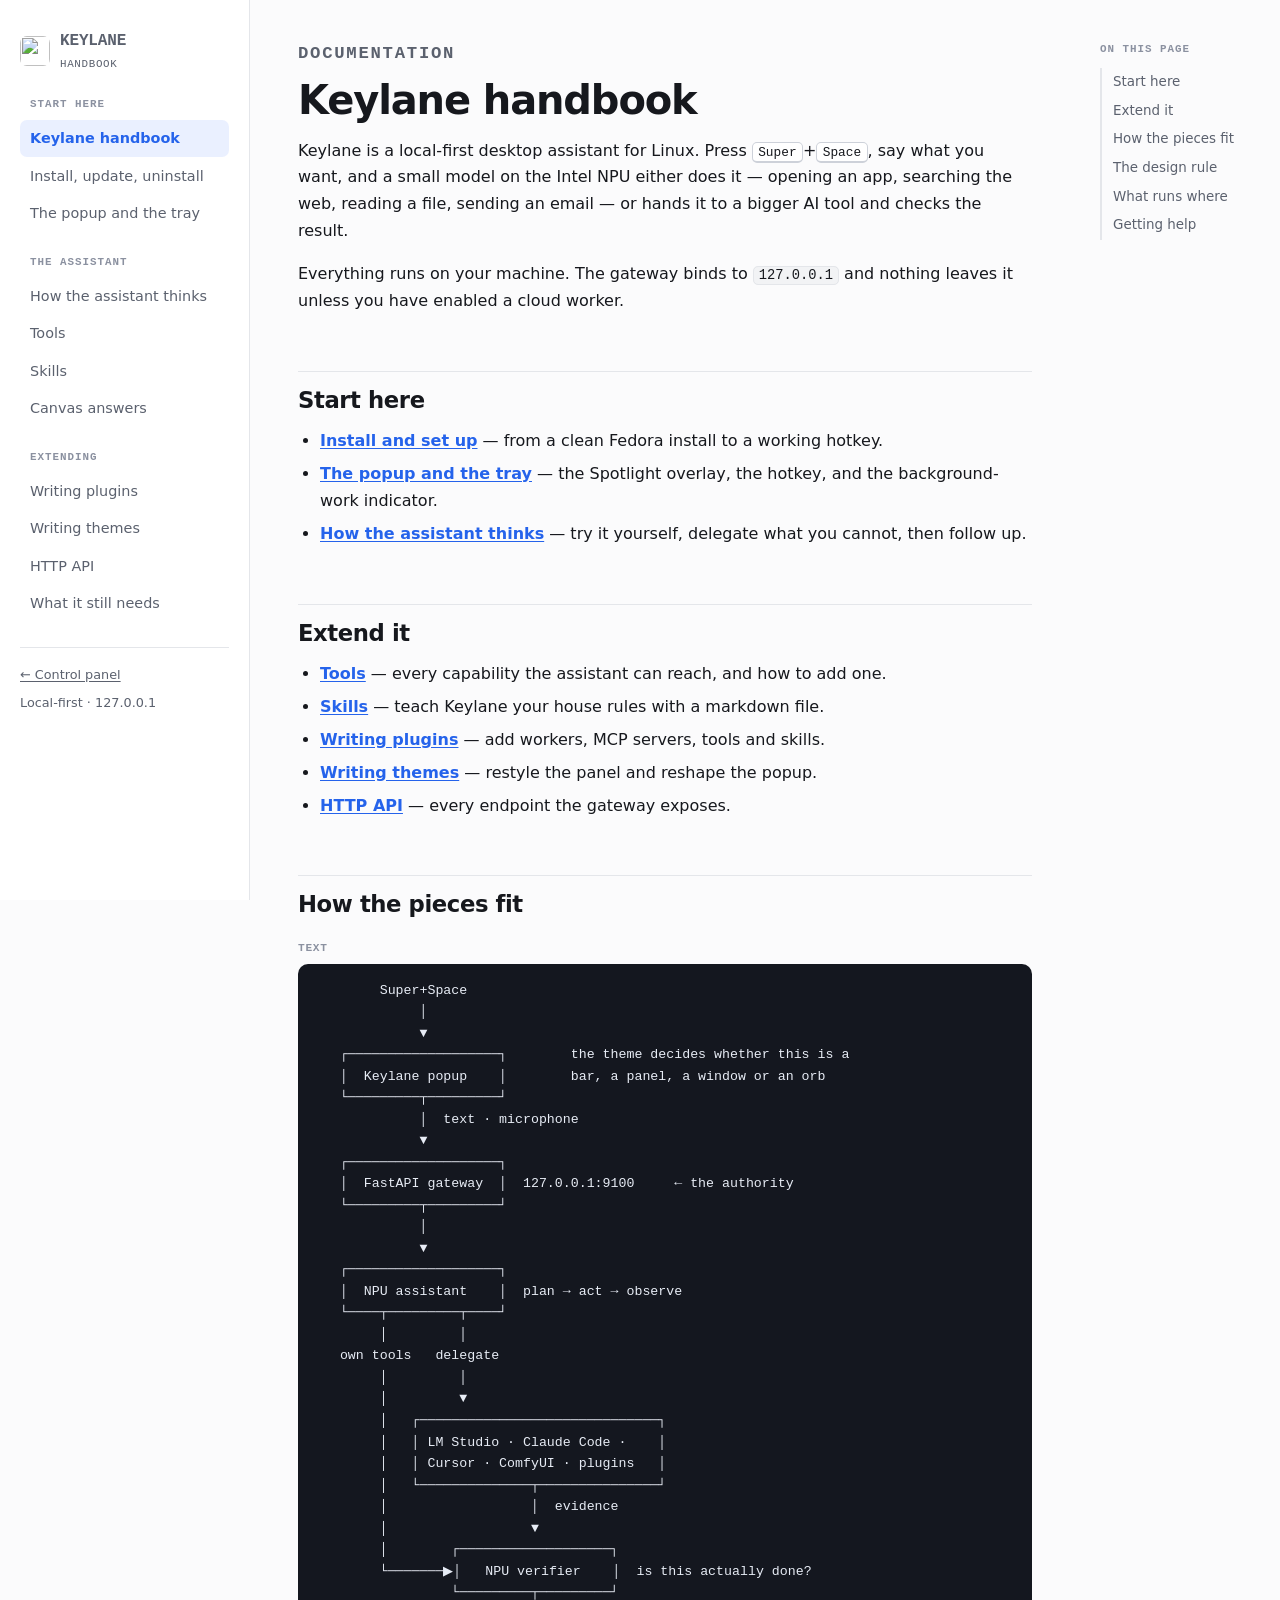
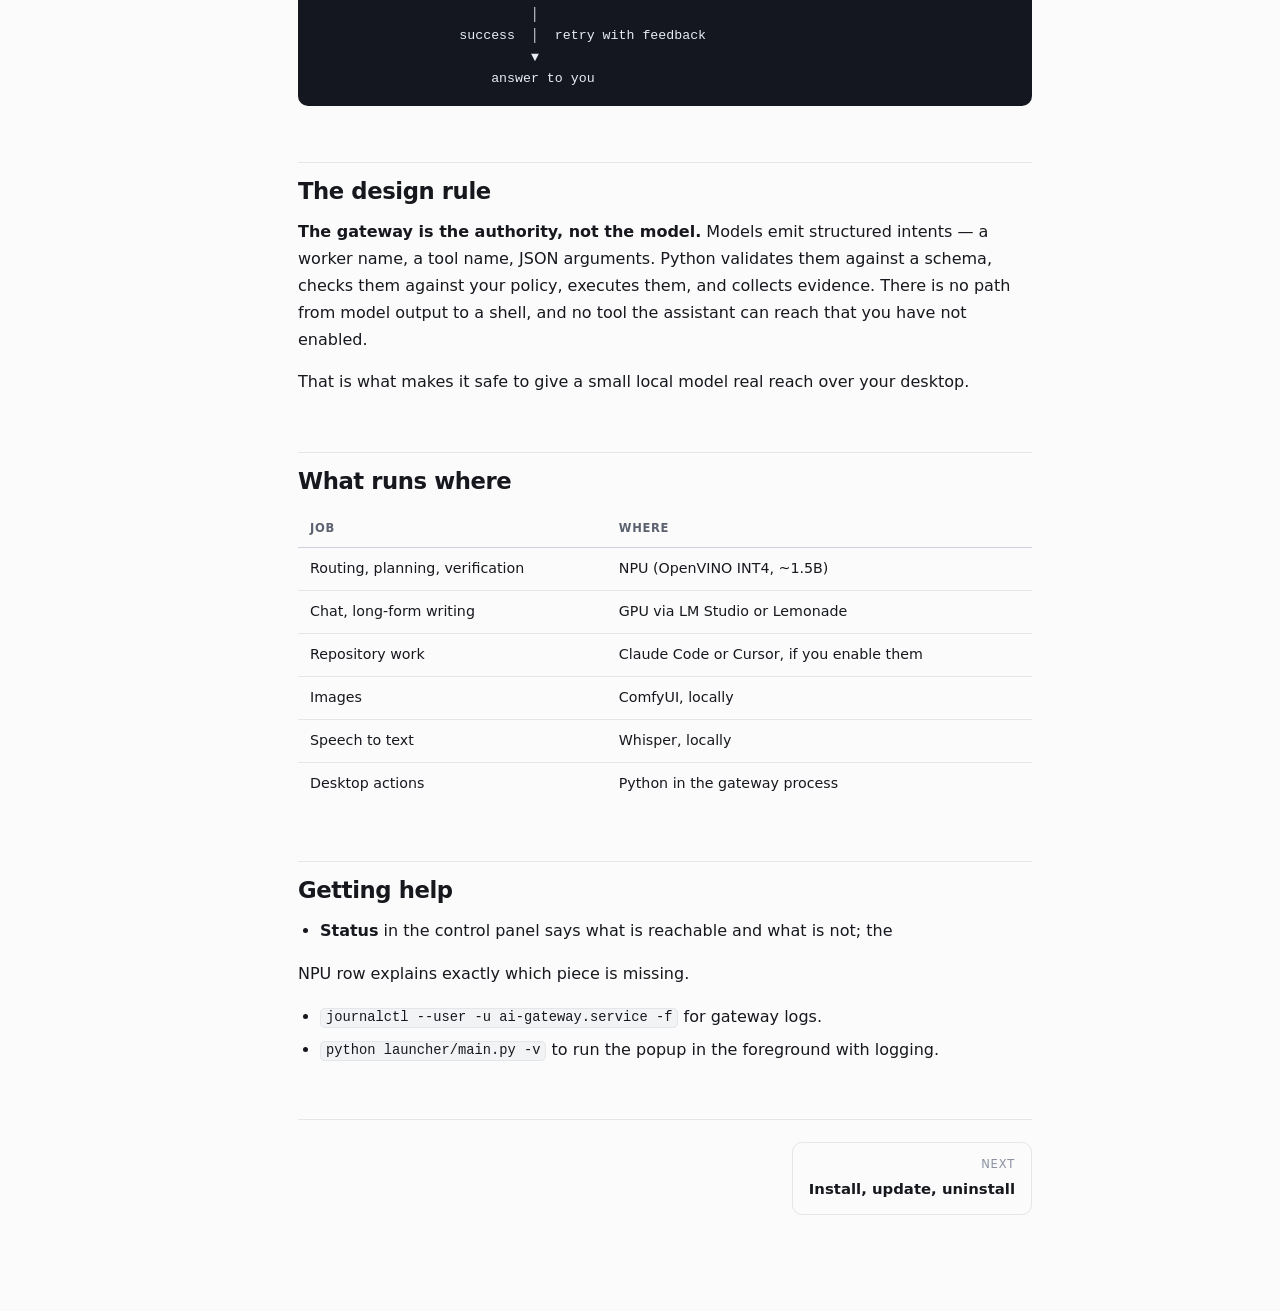
==== web/docs/index.html @ a155b7fb "Assistant with tools, canvas answers, plugin catalog, and a Spotlight popup Turns Keylane from a rou" ====
<!doctype html>
<html lang="en">
<head>
  <meta charset="utf-8" />
  <meta name="viewport" content="width=device-width, initial-scale=1" />
  <title>Keylane handbook · Keylane docs</title>
  <meta name="description" content="What Keylane is and where to go next." />
  <link rel="icon" type="image/png" href="/assets/favicon.png" />
  <link rel="stylesheet" href="assets/docs.css" />
</head>
<body>
  <div class="docs">
    <aside class="sidebar">
      <a class="docs-brand" href="index.html">
        <img src="/assets/logo.svg" width="30" height="30" alt="" />
        <span>
          <strong>Keylane</strong>
          <span>Handbook</span>
        </span>
      </a>
      <nav class="side-nav" aria-label="Documentation"><div><p class="side-group-title">Start here</p><div class="side-links"><a href="index.html" aria-current="page">Keylane handbook</a><a href="install.html">Install, update, uninstall</a><a href="popup.html">The popup and the tray</a></div></div><div><p class="side-group-title">The assistant</p><div class="side-links"><a href="assistant.html">How the assistant thinks</a><a href="tools.html">Tools</a><a href="skills.html">Skills</a><a href="canvas.html">Canvas answers</a></div></div><div><p class="side-group-title">Extending</p><div class="side-links"><a href="plugins.html">Writing plugins</a><a href="themes.html">Writing themes</a><a href="api.html">HTTP API</a><a href="roadmap.html">What it still needs</a></div></div></nav>
      <div class="side-foot">
        <a href="/">← Control panel</a>
        <span>Local-first · 127.0.0.1</span>
      </div>
    </aside>

    <main class="content">
      <article class="article">
        <p class="eyebrow">Documentation</p>
        <h1>Keylane handbook</h1>
<p>Keylane is a local-first desktop assistant for Linux. Press <kbd>Super</kbd>+<kbd>Space</kbd>, say what you want, and a small model on the Intel NPU either does it — opening an app, searching the web, reading a file, sending an email — or hands it to a bigger AI tool and checks the result.</p>
<p>Everything runs on your machine. The gateway binds to <code>127.0.0.1</code> and nothing leaves it unless you have enabled a cloud worker.</p>
<h2>Start here</h2>
<ul>
<li><strong><a href="install.html">Install and set up</a></strong> — from a clean Fedora install to a working hotkey.</li>
<li><strong><a href="popup.html">The popup and the tray</a></strong> — the Spotlight overlay, the hotkey, and the background-work indicator.</li>
<li><strong><a href="assistant.html">How the assistant thinks</a></strong> — try it yourself, delegate what you cannot, then follow up.</li>
</ul>
<h2>Extend it</h2>
<ul>
<li><strong><a href="tools.html">Tools</a></strong> — every capability the assistant can reach, and how to add one.</li>
<li><strong><a href="skills.html">Skills</a></strong> — teach Keylane your house rules with a markdown file.</li>
<li><strong><a href="plugins.html">Writing plugins</a></strong> — add workers, MCP servers, tools and skills.</li>
<li><strong><a href="themes.html">Writing themes</a></strong> — restyle the panel and reshape the popup.</li>
<li><strong><a href="api.html">HTTP API</a></strong> — every endpoint the gateway exposes.</li>
</ul>
<h2>How the pieces fit</h2>
<span class="code-label">text</span><pre><code>        Super+Space
             │
             ▼
   ┌───────────────────┐        the theme decides whether this is a
   │  Keylane popup    │        bar, a panel, a window or an orb
   └─────────┬─────────┘
             │  text · microphone
             ▼
   ┌───────────────────┐
   │  FastAPI gateway  │  127.0.0.1:9100     ← the authority
   └─────────┬─────────┘
             │
             ▼
   ┌───────────────────┐
   │  NPU assistant    │  plan → act → observe
   └────┬─────────┬────┘
        │         │
   own tools   delegate
        │         │
        │         ▼
        │   ┌──────────────────────────────┐
        │   │ LM Studio · Claude Code ·    │
        │   │ Cursor · ComfyUI · plugins   │
        │   └──────────────┬───────────────┘
        │                  │  evidence
        │                  ▼
        │        ┌───────────────────┐
        └───────▶│   NPU verifier    │  is this actually done?
                 └─────────┬─────────┘
                           │
                  success  │  retry with feedback
                           ▼
                      answer to you</code></pre>
<h2>The design rule</h2>
<p><strong>The gateway is the authority, not the model.</strong> Models emit structured intents — a worker name, a tool name, JSON arguments. Python validates them against a schema, checks them against your policy, executes them, and collects evidence. There is no path from model output to a shell, and no tool the assistant can reach that you have not enabled.</p>
<p>That is what makes it safe to give a small local model real reach over your desktop.</p>
<h2>What runs where</h2>
<div class="table-wrap"><table><thead><tr><th>Job</th><th>Where</th></tr></thead><tbody><tr><td>Routing, planning, verification</td><td>NPU (OpenVINO INT4, ~1.5B)</td></tr><tr><td>Chat, long-form writing</td><td>GPU via LM Studio or Lemonade</td></tr><tr><td>Repository work</td><td>Claude Code or Cursor, if you enable them</td></tr><tr><td>Images</td><td>ComfyUI, locally</td></tr><tr><td>Speech to text</td><td>Whisper, locally</td></tr><tr><td>Desktop actions</td><td>Python in the gateway process</td></tr></tbody></table></div>
<h2>Getting help</h2>
<ul>
<li><strong>Status</strong> in the control panel says what is reachable and what is not; the</li>
</ul>
<p>NPU row explains exactly which piece is missing.</p>
<ul>
<li><code>journalctl --user -u ai-gateway.service -f</code> for gateway logs.</li>
<li><code>python launcher/main.py -v</code> to run the popup in the foreground with logging.</li>
</ul>
        <nav class="page-nav"><a class="next" href="install.html"><span class="dir">Next</span><span class="name">Install, update, uninstall</span></a></nav>
      </article>
    </main>

    <aside class="toc" aria-label="On this page"></aside>
  </div>
  <script src="assets/docs.js"></script>
</body>
</html>
---- web/docs/assets/docs.css ----
/* ==========================================================================
   Keylane handbook
   --------------------------------------------------------------------------
   Reading-first documentation: one measured column, a persistent section index,
   and code blocks that carry their weight. Independent of the control panel's
   theme system — docs should look the same whichever Keylane theme is active.
   ========================================================================== */

:root {
  --bg: #fbfbfc;
  --surface: #ffffff;
  --sunken: #f2f3f5;
  --text: #16181d;
  --muted: #5b616e;
  --faint: #8b91a0;
  --accent: #2563eb;
  --accent-soft: #eaf0ff;
  --border: #e4e6ea;
  --border-strong: #cdd1d9;
  --ok: #15803d;
  --ok-soft: #e8f6ed;
  --warn: #b45309;
  --warn-soft: #fdf3e3;
  --danger: #c62828;
  --danger-soft: #fdeded;
  --code-bg: #14171f;
  --code-text: #e7ecf5;

  --font: "Inter", ui-sans-serif, system-ui, -apple-system, "Segoe UI", Roboto,
    "Helvetica Neue", Arial, sans-serif;
  --mono: "JetBrains Mono", ui-monospace, SFMono-Regular, "SF Mono", Menlo,
    Consolas, "Liberation Mono", monospace;

  --measure: 74ch;
  --sidebar: 250px;
  --toc: 200px;
  --radius: 10px;
}

@media (prefers-color-scheme: dark) {
  :root {
    --bg: #0e1014;
    --surface: #14171d;
    --sunken: #1a1e26;
    --text: #e8ecf3;
    --muted: #98a0af;
    --faint: #6c7484;
    --accent: #6da2ff;
    --accent-soft: #16233c;
    --border: #232833;
    --border-strong: #333a48;
    --ok: #4ade80;
    --ok-soft: #12241a;
    --warn: #fbbf24;
    --warn-soft: #2a2113;
    --danger: #f87171;
    --danger-soft: #2a1618;
    --code-bg: #0a0c11;
  }
}

*,
*::before,
*::after { box-sizing: border-box; }

html {
  color-scheme: light dark;
  scroll-behavior: smooth;
  scroll-padding-top: 24px;
}

@media (prefers-reduced-motion: reduce) {
  html { scroll-behavior: auto; }
  *, *::before, *::after {
    animation-duration: 0.01ms !important;
    transition-duration: 0.01ms !important;
  }
}

body {
  margin: 0;
  background: var(--bg);
  color: var(--text);
  font-family: var(--font);
  font-size: 16px;
  line-height: 1.68;
  -webkit-font-smoothing: antialiased;
}

/* ---------------------------------------------------------------- layout -- */

.docs {
  display: grid;
  grid-template-columns: var(--sidebar) minmax(0, 1fr) var(--toc);
  gap: 0;
  min-height: 100vh;
  max-width: 1400px;
  margin: 0 auto;
}

.sidebar {
  position: sticky;
  top: 0;
  height: 100vh;
  overflow-y: auto;
  padding: 28px 20px;
  border-right: 1px solid var(--border);
  background: var(--surface);
}

.content {
  min-width: 0;
  padding: 40px 48px 96px;
}

.article { max-width: var(--measure); }

.toc {
  position: sticky;
  top: 0;
  height: 100vh;
  overflow-y: auto;
  padding: 40px 20px;
  font-size: 0.84rem;
}

/* --------------------------------------------------------------- sidebar -- */

.docs-brand {
  display: flex;
  align-items: center;
  gap: 10px;
  margin-bottom: 22px;
  text-decoration: none;
  color: inherit;
}

.docs-brand img { border-radius: 7px; }
.docs-brand strong { display: block; font-size: 1rem; letter-spacing: -0.01em; }
.docs-brand span {
  display: block;
  font-family: var(--mono);
  font-size: 0.68rem;
  color: var(--muted);
  letter-spacing: 0.06em;
  text-transform: uppercase;
}

.side-nav { display: flex; flex-direction: column; gap: 22px; }

.side-group-title {
  font-family: var(--mono);
  font-size: 0.68rem;
  font-weight: 600;
  letter-spacing: 0.09em;
  text-transform: uppercase;
  color: var(--faint);
  margin: 0 0 7px 10px;
}

.side-links { display: flex; flex-direction: column; gap: 1px; }

.side-links a {
  display: block;
  padding: 6px 10px;
  border-radius: 7px;
  color: var(--muted);
  text-decoration: none;
  font-size: 0.9rem;
  transition: background 150ms ease, color 150ms ease;
}

.side-links a:hover { background: var(--sunken); color: var(--text); }

.side-links a[aria-current="page"] {
  background: var(--accent-soft);
  color: var(--accent);
  font-weight: 600;
}

.side-foot {
  margin-top: 26px;
  padding-top: 16px;
  border-top: 1px solid var(--border);
  font-size: 0.8rem;
  color: var(--muted);
  display: flex;
  flex-direction: column;
  gap: 7px;
}

.side-foot a { color: var(--muted); }

/* ------------------------------------------------------------------ toc -- */

.toc-title {
  font-family: var(--mono);
  font-size: 0.68rem;
  font-weight: 600;
  letter-spacing: 0.09em;
  text-transform: uppercase;
  color: var(--faint);
  margin: 0 0 10px;
}

.toc a {
  display: block;
  padding: 3px 0 3px 11px;
  border-left: 2px solid var(--border);
  color: var(--muted);
  text-decoration: none;
  transition: color 150ms ease, border-color 150ms ease;
}

.toc a:hover { color: var(--text); border-left-color: var(--border-strong); }
.toc a.is-active { color: var(--accent); border-left-color: var(--accent); font-weight: 550; }
.toc a.level-3 { padding-left: 22px; font-size: 0.94em; }

/* -------------------------------------------------------------- typography */

.eyebrow {
  font-family: var(--mono);
  font-size: 0.72rem;
  font-weight: 600;
  letter-spacing: 0.1em;
  text-transform: uppercase;
  color: var(--accent);
  margin: 0 0 10px;
}

h1 {
  font-size: clamp(1.9rem, 3.4vw, 2.5rem);
  line-height: 1.14;
  letter-spacing: -0.028em;
  font-weight: 700;
  margin: 0 0 14px;
}

.article > p:first-of-type,
.lede {
  font-size: 1.08rem;
  color: var(--muted);
  line-height: 1.62;
}

h2 {
  font-size: 1.42rem;
  line-height: 1.25;
  letter-spacing: -0.018em;
  font-weight: 650;
  margin: 56px 0 14px;
  padding-top: 14px;
  border-top: 1px solid var(--border);
  scroll-margin-top: 24px;
}

h3 {
  font-size: 1.09rem;
  font-weight: 650;
  letter-spacing: -0.01em;
  margin: 34px 0 10px;
  scroll-margin-top: 24px;
}

h4 {
  font-size: 0.94rem;
  font-weight: 650;
  margin: 24px 0 8px;
}

p { margin: 0 0 16px; }

a { color: var(--accent); text-underline-offset: 2px; }

ul, ol { margin: 0 0 16px; padding-left: 22px; }
li { margin-bottom: 6px; }
li > ul, li > ol { margin-top: 6px; margin-bottom: 0; }

strong { font-weight: 650; }

hr { border: 0; border-top: 1px solid var(--border); margin: 40px 0; }

/* --------------------------------------------------------------- code --- */

code {
  font-family: var(--mono);
  font-size: 0.86em;
  background: var(--sunken);
  border: 1px solid var(--border);
  border-radius: 5px;
  padding: 0.1em 0.36em;
  word-break: break-word;
}

pre {
  margin: 0 0 20px;
  padding: 16px 18px;
  background: var(--code-bg);
  color: var(--code-text);
  border-radius: var(--radius);
  overflow-x: auto;
  font-family: var(--mono);
  font-size: 0.83rem;
  line-height: 1.62;
  tab-size: 2;
}

pre code {
  background: none;
  border: 0;
  padding: 0;
  font-size: inherit;
  color: inherit;
}

.code-label {
  display: inline-block;
  font-family: var(--mono);
  font-size: 0.7rem;
  font-weight: 600;
  letter-spacing: 0.06em;
  text-transform: uppercase;
  color: var(--faint);
  margin-bottom: 6px;
}

kbd {
  font-family: var(--mono);
  font-size: 0.8em;
  background: var(--surface);
  border: 1px solid var(--border-strong);
  border-bottom-width: 2px;
  border-radius: 5px;
  padding: 0.12em 0.42em;
  white-space: nowrap;
}

/* -------------------------------------------------------------- tables --- */

.table-wrap { overflow-x: auto; margin: 0 0 20px; }

table {
  width: 100%;
  border-collapse: collapse;
  font-size: 0.89rem;
  min-width: 480px;
}

th, td {
  text-align: left;
  padding: 9px 12px;
  border-bottom: 1px solid var(--border);
  vertical-align: top;
}

th {
  font-size: 0.72rem;
  font-weight: 700;
  letter-spacing: 0.06em;
  text-transform: uppercase;
  color: var(--muted);
  border-bottom-color: var(--border-strong);
  white-space: nowrap;
}

tbody tr:last-child td { border-bottom: 0; }
td code { white-space: nowrap; }

/* -------------------------------------------------------------- callouts - */

.note {
  margin: 0 0 20px;
  padding: 13px 16px;
  border-radius: var(--radius);
  border-left: 3px solid var(--accent);
  background: var(--accent-soft);
  font-size: 0.92rem;
}

.note > :last-child { margin-bottom: 0; }
.note .note-title { font-weight: 650; display: block; margin-bottom: 3px; }

.note.warn { border-left-color: var(--warn); background: var(--warn-soft); }
.note.danger { border-left-color: var(--danger); background: var(--danger-soft); }
.note.ok { border-left-color: var(--ok); background: var(--ok-soft); }

/* ----------------------------------------------------------- home cards -- */

.card-grid {
  display: grid;
  grid-template-columns: repeat(auto-fit, minmax(230px, 1fr));
  gap: 14px;
  margin: 0 0 24px;
}

.doc-card {
  display: flex;
  flex-direction: column;
  gap: 6px;
  padding: 18px;
  border: 1px solid var(--border);
  border-radius: var(--radius);
  background: var(--surface);
  text-decoration: none;
  color: inherit;
  transition: border-color 160ms ease, transform 160ms ease;
}

.doc-card:hover { border-color: var(--accent); transform: translateY(-2px); }
.doc-card strong { font-size: 0.98rem; }
.doc-card span { font-size: 0.86rem; color: var(--muted); line-height: 1.5; }

.doc-card .card-eyebrow {
  font-family: var(--mono);
  font-size: 0.66rem;
  letter-spacing: 0.09em;
  text-transform: uppercase;
  color: var(--faint);
}

/* ------------------------------------------------------------ pill/badge - */

.pill {
  display: inline-flex;
  align-items: center;
  gap: 5px;
  padding: 2px 9px;
  border-radius: 999px;
  background: var(--sunken);
  border: 1px solid var(--border);
  font-family: var(--mono);
  font-size: 0.72rem;
  font-weight: 600;
}
.pill.safe { background: var(--ok-soft); color: var(--ok); border-color: transparent; }
.pill.sensitive { background: var(--warn-soft); color: var(--warn); border-color: transparent; }
.pill.dangerous { background: var(--danger-soft); color: var(--danger); border-color: transparent; }

/* --------------------------------------------------------------- figure -- */

figure { margin: 0 0 24px; }

figure svg { width: 100%; height: auto; display: block; }

figcaption {
  margin-top: 8px;
  font-size: 0.82rem;
  color: var(--muted);
  text-align: center;
}

/* --------------------------------------------------------- page footer --- */

.page-nav {
  display: flex;
  justify-content: space-between;
  gap: 14px;
  margin-top: 56px;
  padding-top: 22px;
  border-top: 1px solid var(--border);
  flex-wrap: wrap;
}

.page-nav a {
  display: flex;
  flex-direction: column;
  gap: 2px;
  padding: 12px 16px;
  border: 1px solid var(--border);
  border-radius: var(--radius);
  text-decoration: none;
  color: inherit;
  min-width: 190px;
  transition: border-color 160ms ease;
}

.page-nav a:hover { border-color: var(--accent); }
.page-nav .dir { font-size: 0.72rem; color: var(--faint); text-transform: uppercase; letter-spacing: 0.07em; }
.page-nav .name { font-weight: 600; font-size: 0.93rem; }
.page-nav .next { text-align: right; margin-left: auto; }

/* ------------------------------------------------------------ responsive - */

@media (max-width: 1180px) {
  .docs { grid-template-columns: var(--sidebar) minmax(0, 1fr); }
  .toc { display: none; }
}

@media (max-width: 860px) {
  .docs { grid-template-columns: 1fr; }
  .sidebar {
    position: static;
    height: auto;
    border-right: 0;
    border-bottom: 1px solid var(--border);
    padding: 18px 20px;
  }
  .side-nav { flex-direction: row; overflow-x: auto; gap: 26px; padding-bottom: 4px; }
  .side-links { flex-direction: row; gap: 4px; }
  .side-links a { white-space: nowrap; }
  .side-foot { display: none; }
  .content { padding: 28px 20px 64px; }
}
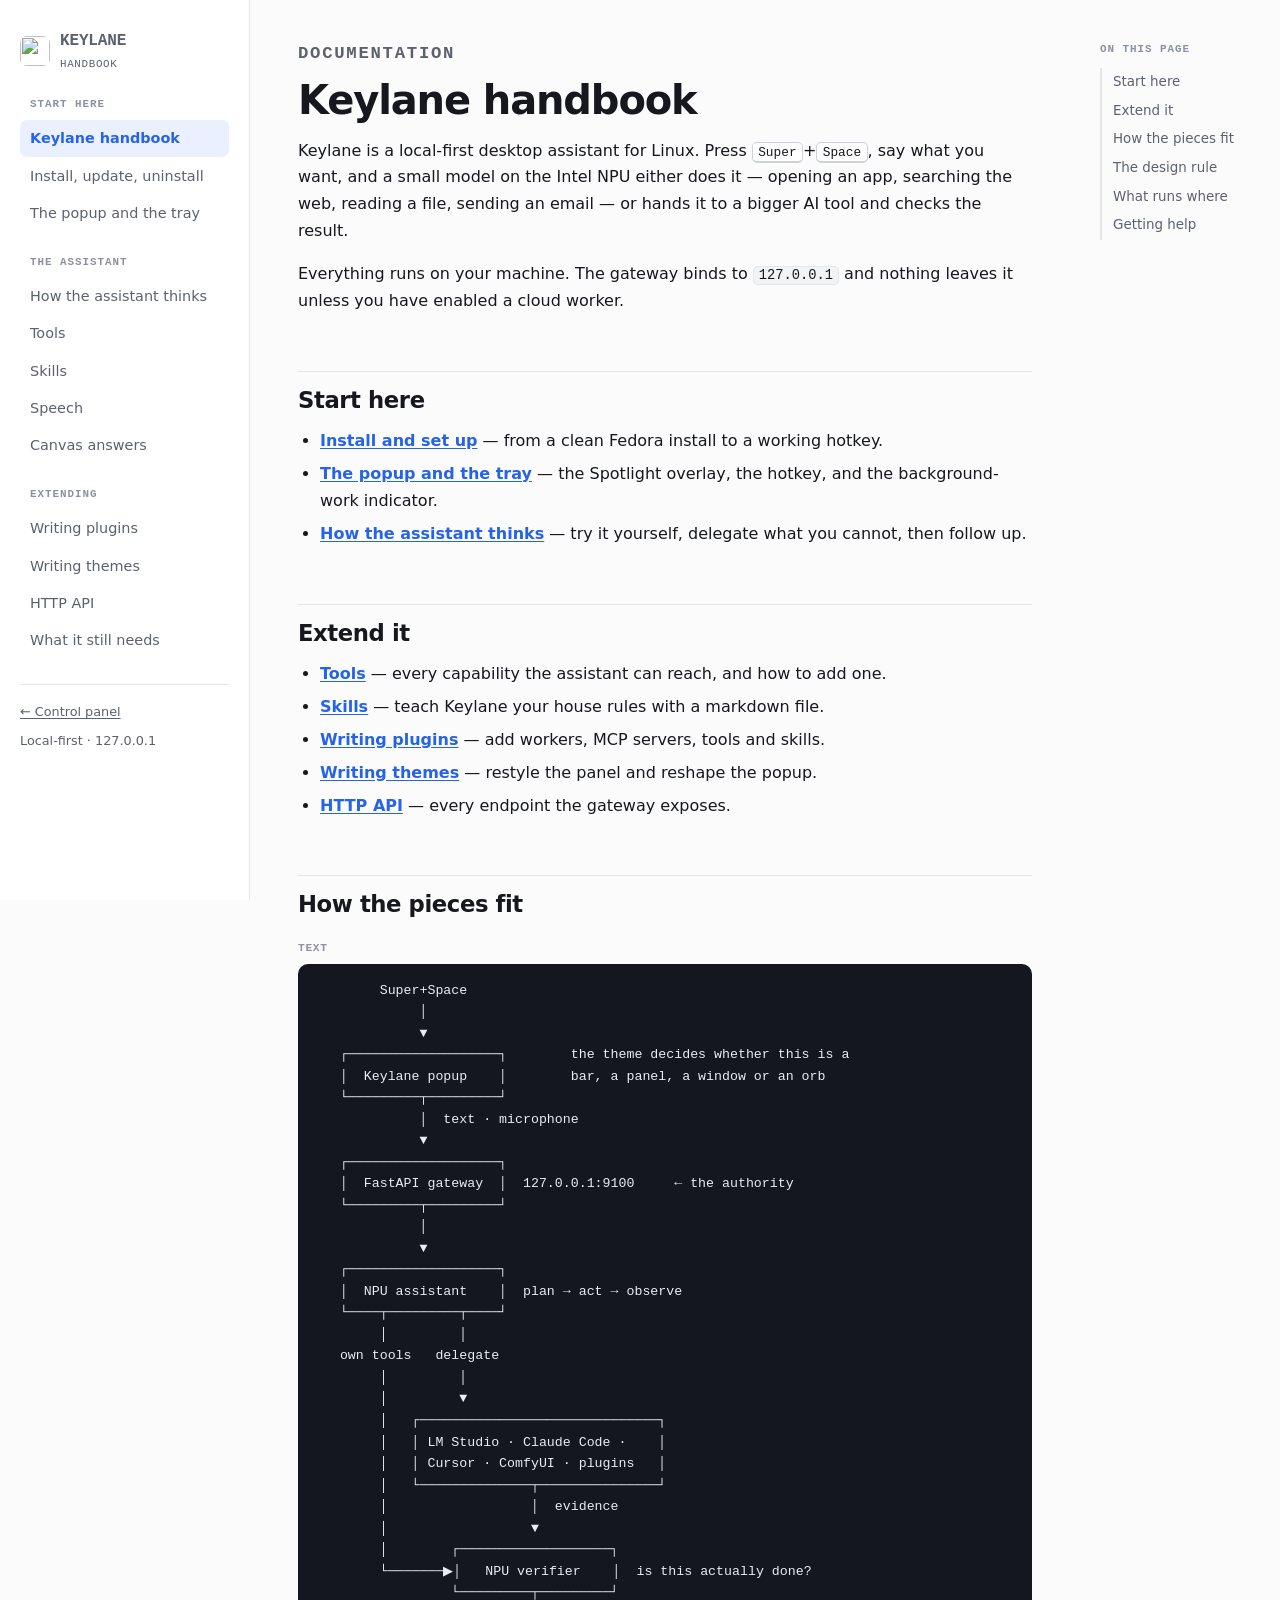
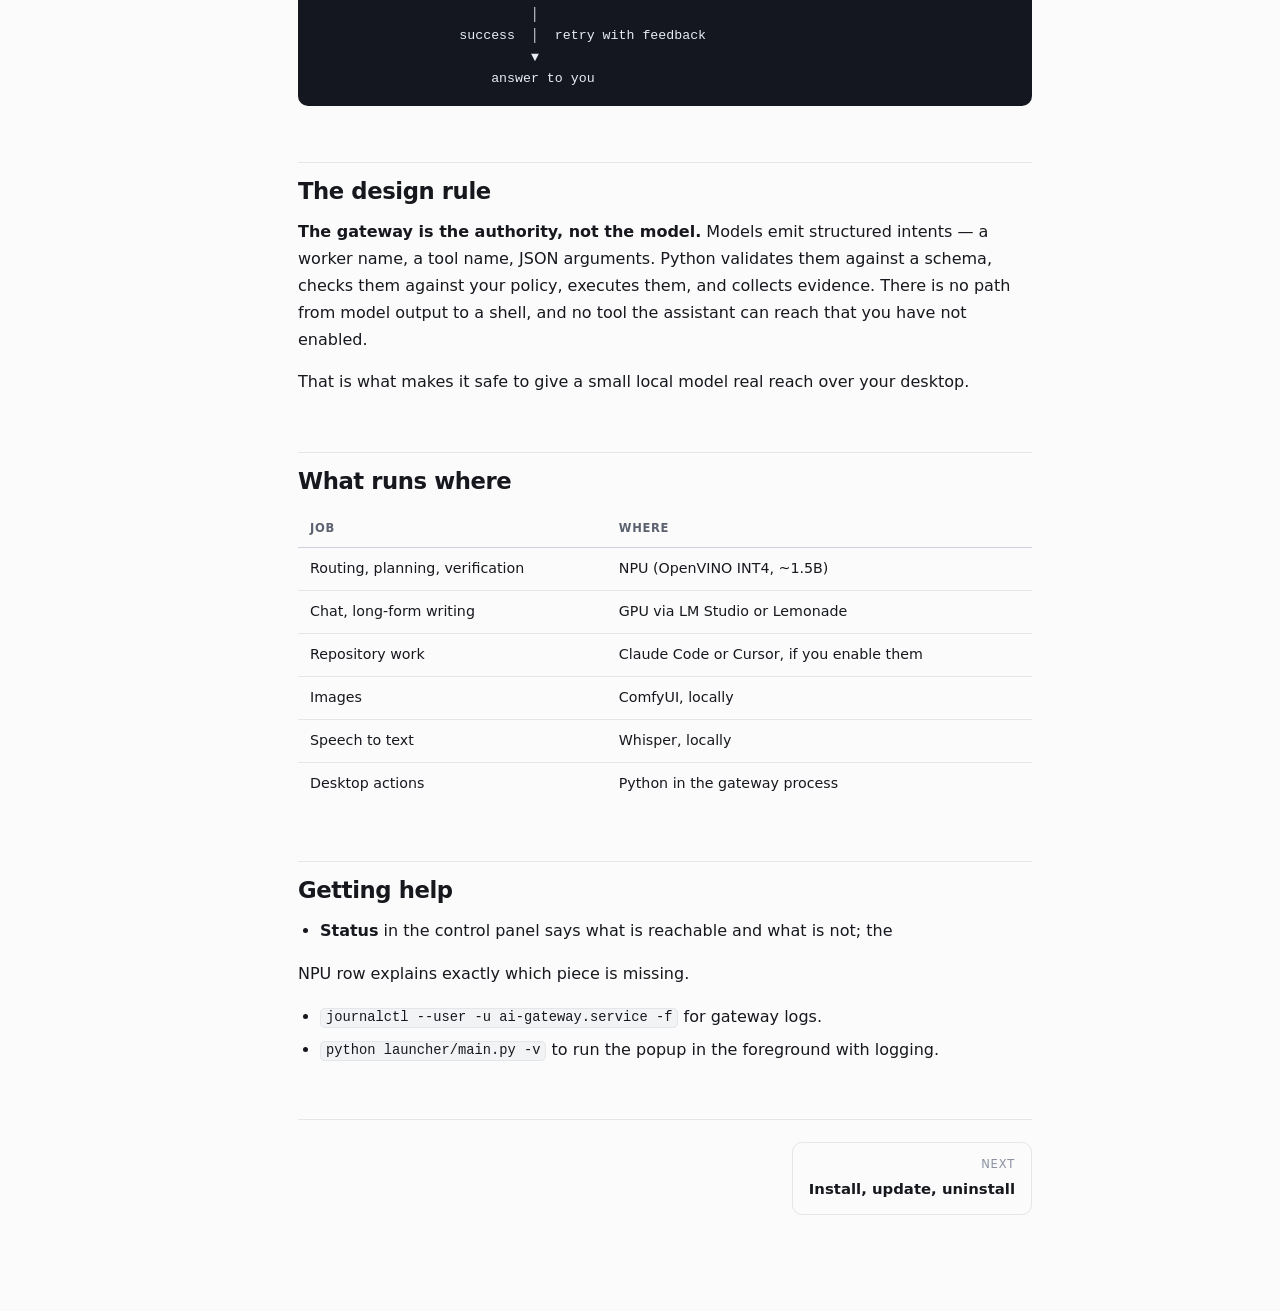
==== commit c51086b6: "Orbit loader, self-dismissing result panel, local text to speech Result panel - launcher/loader.py: " ====
--- a/web/docs/index.html
+++ b/web/docs/index.html
@@ -18,7 +18,7 @@
           <span>Handbook</span>
         </span>
       </a>
-      <nav class="side-nav" aria-label="Documentation"><div><p class="side-group-title">Start here</p><div class="side-links"><a href="index.html" aria-current="page">Keylane handbook</a><a href="install.html">Install, update, uninstall</a><a href="popup.html">The popup and the tray</a></div></div><div><p class="side-group-title">The assistant</p><div class="side-links"><a href="assistant.html">How the assistant thinks</a><a href="tools.html">Tools</a><a href="skills.html">Skills</a><a href="canvas.html">Canvas answers</a></div></div><div><p class="side-group-title">Extending</p><div class="side-links"><a href="plugins.html">Writing plugins</a><a href="themes.html">Writing themes</a><a href="api.html">HTTP API</a><a href="roadmap.html">What it still needs</a></div></div></nav>
+      <nav class="side-nav" aria-label="Documentation"><div><p class="side-group-title">Start here</p><div class="side-links"><a href="index.html" aria-current="page">Keylane handbook</a><a href="install.html">Install, update, uninstall</a><a href="popup.html">The popup and the tray</a></div></div><div><p class="side-group-title">The assistant</p><div class="side-links"><a href="assistant.html">How the assistant thinks</a><a href="tools.html">Tools</a><a href="skills.html">Skills</a><a href="speech.html">Speech</a><a href="canvas.html">Canvas answers</a></div></div><div><p class="side-group-title">Extending</p><div class="side-links"><a href="plugins.html">Writing plugins</a><a href="themes.html">Writing themes</a><a href="api.html">HTTP API</a><a href="roadmap.html">What it still needs</a></div></div></nav>
       <div class="side-foot">
         <a href="/">← Control panel</a>
         <span>Local-first · 127.0.0.1</span>
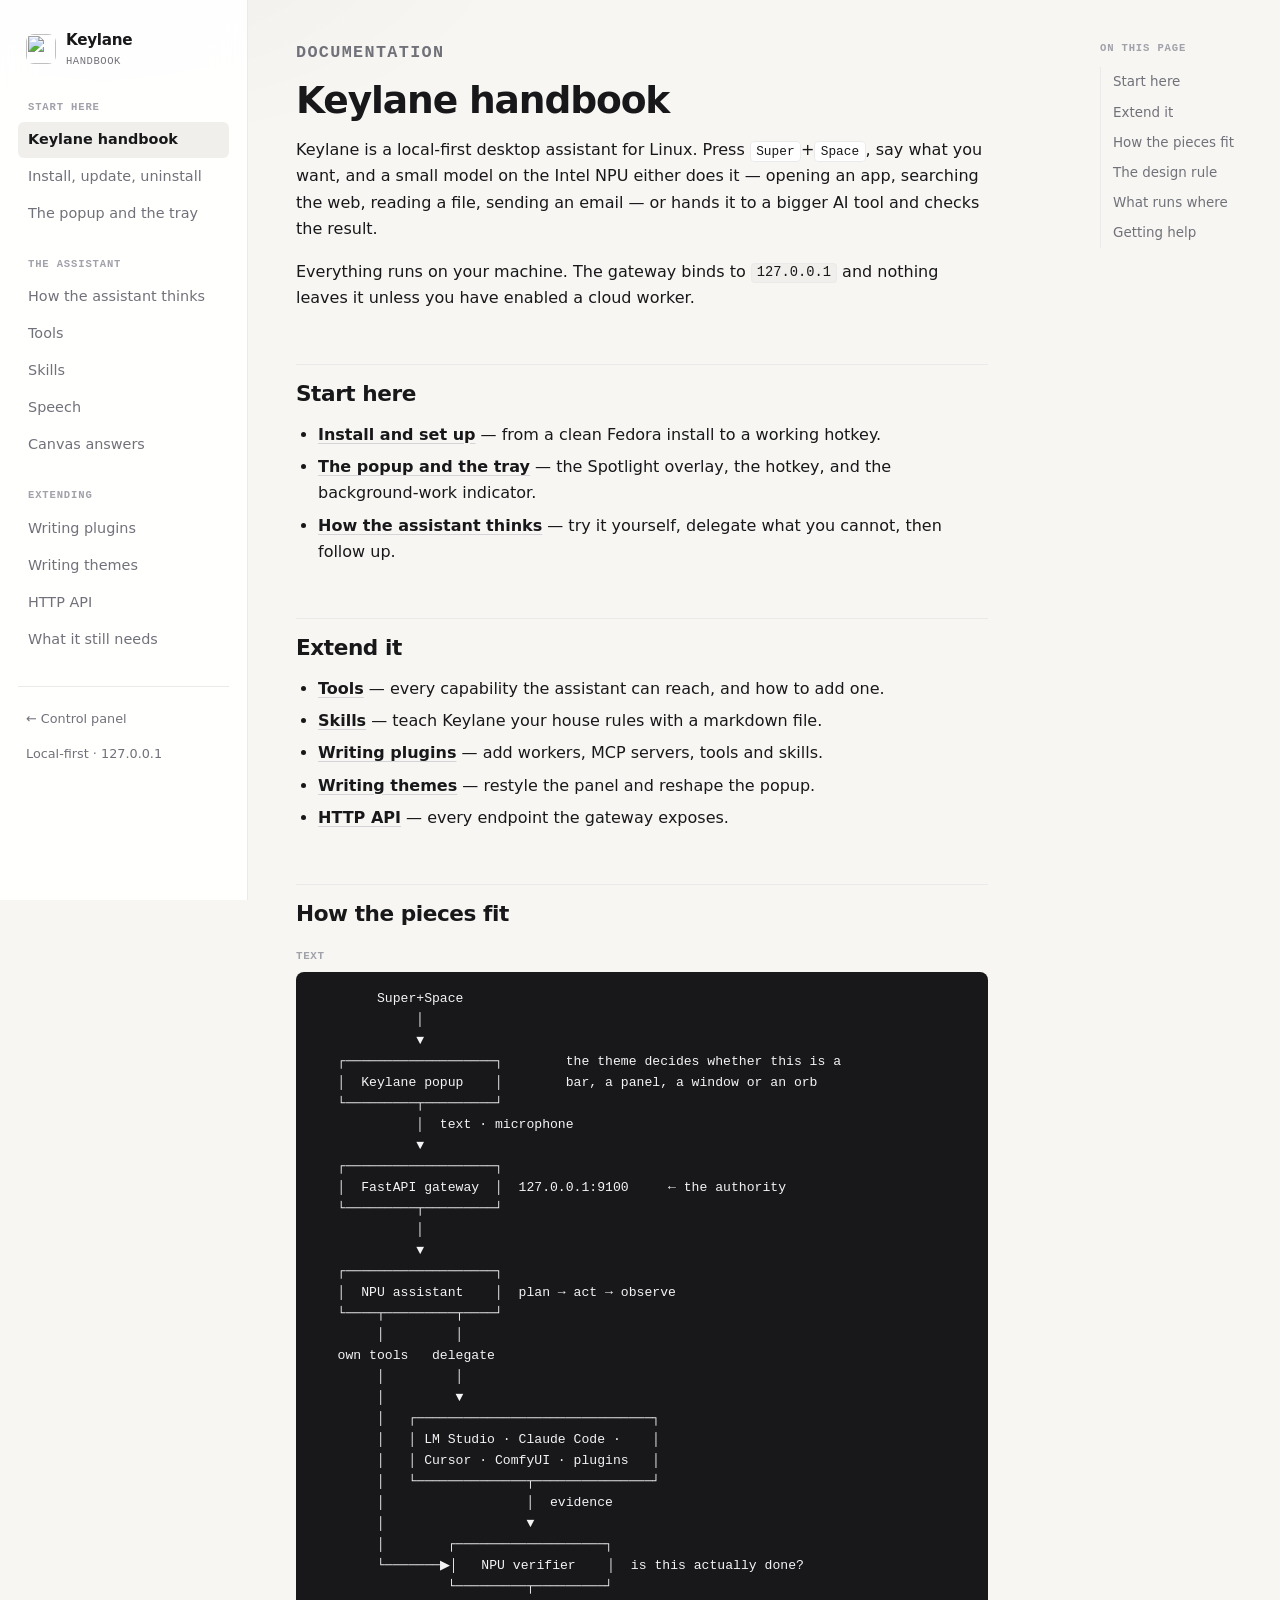
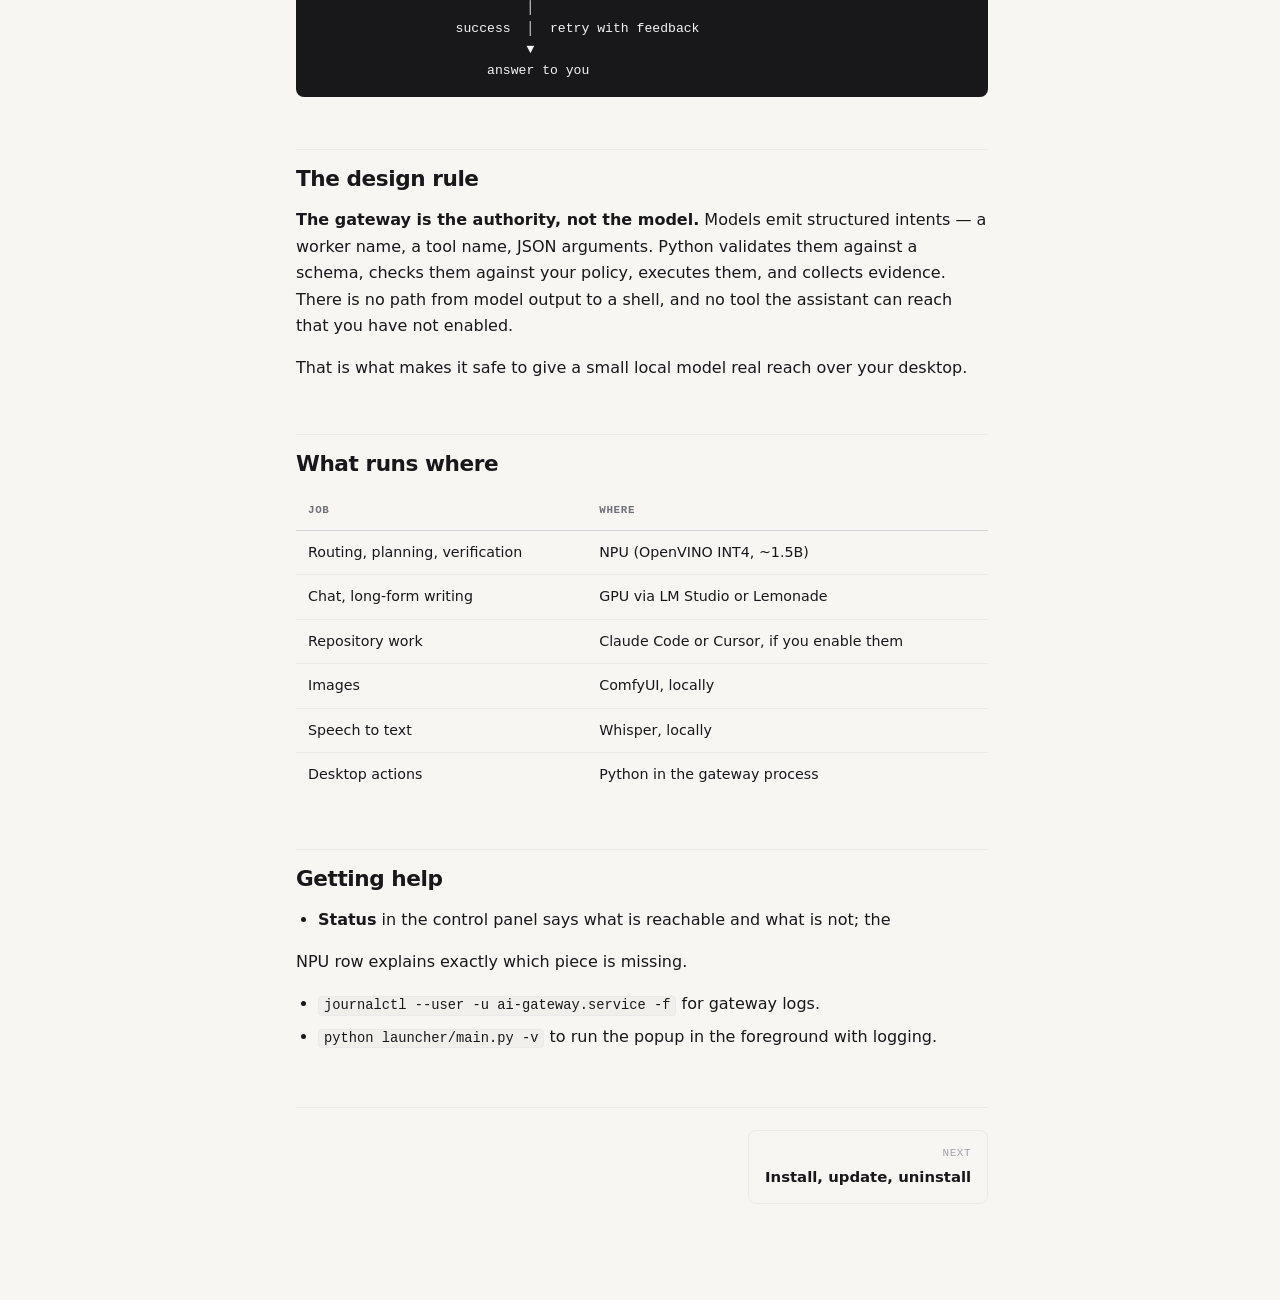
==== commit f382f2fd: "Add always-on agent, follow-ups, and stop mail falling through to LM Studio. Mailspring/calendar int" ====
--- a/web/docs/index.html
+++ b/web/docs/index.html
@@ -6,7 +6,7 @@
   <title>Keylane handbook · Keylane docs</title>
   <meta name="description" content="What Keylane is and where to go next." />
   <link rel="icon" type="image/png" href="/assets/favicon.png" />
-  <link rel="stylesheet" href="assets/docs.css" />
+  <link rel="stylesheet" href="assets/docs.css?v=20260825" />
 </head>
 <body>
   <div class="docs">
--- a/web/docs/assets/docs.css
+++ b/web/docs/assets/docs.css
@@ -1,61 +1,65 @@
 /* ==========================================================================
    Keylane handbook
    --------------------------------------------------------------------------
-   Reading-first documentation: one measured column, a persistent section index,
-   and code blocks that carry their weight. Independent of the control panel's
-   theme system — docs should look the same whichever Keylane theme is active.
+   Reading-first documentation: one measured column, a persistent section
+   index, and code blocks that carry their weight. Shares the control panel's
+   warm-monochrome tokens so docs and gateway feel like one product.
    ========================================================================== */
 
 :root {
-  --bg: #fbfbfc;
+  --bg: #f7f6f3;
   --surface: #ffffff;
-  --sunken: #f2f3f5;
-  --text: #16181d;
-  --muted: #5b616e;
-  --faint: #8b91a0;
-  --accent: #2563eb;
-  --accent-soft: #eaf0ff;
-  --border: #e4e6ea;
-  --border-strong: #cdd1d9;
-  --ok: #15803d;
-  --ok-soft: #e8f6ed;
-  --warn: #b45309;
-  --warn-soft: #fdf3e3;
-  --danger: #c62828;
-  --danger-soft: #fdeded;
-  --code-bg: #14171f;
-  --code-text: #e7ecf5;
-
-  --font: "Inter", ui-sans-serif, system-ui, -apple-system, "Segoe UI", Roboto,
-    "Helvetica Neue", Arial, sans-serif;
-  --mono: "JetBrains Mono", ui-monospace, SFMono-Regular, "SF Mono", Menlo,
-    Consolas, "Liberation Mono", monospace;
-
-  --measure: 74ch;
-  --sidebar: 250px;
+  --sunken: #f0efeb;
+  --text: #18181b;
+  --muted: #71717a;
+  --faint: #a1a1aa;
+  --accent: #18181b;
+  --accent-soft: #f0efeb;
+  --border: #eaeaea;
+  --border-strong: #d4d4d8;
+  --ok: #346538;
+  --ok-soft: #edf3ec;
+  --warn: #956400;
+  --warn-soft: #fbf3db;
+  --danger: #9f2f2d;
+  --danger-soft: #fdebec;
+  --code-bg: #18181b;
+  --code-text: #f4f4f5;
+
+  --font: "SF Pro Display", "Geist Sans", "Helvetica Neue", ui-sans-serif,
+    system-ui, -apple-system, "Segoe UI", sans-serif;
+  --mono: "Geist Mono", "SF Mono", "JetBrains Mono", ui-monospace, SFMono-Regular,
+    Menlo, Consolas, "Liberation Mono", monospace;
+
+  --measure: 68ch;
+  --sidebar: 248px;
   --toc: 200px;
-  --radius: 10px;
+  --radius: 8px;
+  --radius-lg: 12px;
+  --ease: cubic-bezier(0.16, 1, 0.3, 1);
+  --dur: 200ms;
+  --tap: 44px;
 }
 
 @media (prefers-color-scheme: dark) {
   :root {
-    --bg: #0e1014;
-    --surface: #14171d;
-    --sunken: #1a1e26;
-    --text: #e8ecf3;
-    --muted: #98a0af;
-    --faint: #6c7484;
-    --accent: #6da2ff;
-    --accent-soft: #16233c;
-    --border: #232833;
-    --border-strong: #333a48;
+    --bg: #111113;
+    --surface: #18181b;
+    --sunken: #1f1f23;
+    --text: #f4f4f5;
+    --muted: #a1a1aa;
+    --faint: #71717a;
+    --accent: #fafafa;
+    --accent-soft: #27272a;
+    --border: #27272a;
+    --border-strong: #3f3f46;
     --ok: #4ade80;
-    --ok-soft: #12241a;
+    --ok-soft: color-mix(in srgb, #4ade80 14%, transparent);
     --warn: #fbbf24;
-    --warn-soft: #2a2113;
+    --warn-soft: color-mix(in srgb, #fbbf24 14%, transparent);
     --danger: #f87171;
-    --danger-soft: #2a1618;
-    --code-bg: #0a0c11;
+    --danger-soft: color-mix(in srgb, #f87171 14%, transparent);
+    --code-bg: #0a0a0b;
   }
 }
 
@@ -83,8 +87,26 @@
   color: var(--text);
   font-family: var(--font);
   font-size: 16px;
-  line-height: 1.68;
+  line-height: 1.65;
   -webkit-font-smoothing: antialiased;
+  -moz-osx-font-smoothing: grayscale;
+}
+
+body::before {
+  content: "";
+  position: fixed;
+  inset: 0;
+  z-index: -1;
+  pointer-events: none;
+  background:
+    radial-gradient(ellipse 60% 45% at 8% -8%, rgb(24 24 27 / 0.03), transparent 55%);
+}
+
+@media (prefers-color-scheme: dark) {
+  body::before {
+    background:
+      radial-gradient(ellipse 60% 45% at 8% -8%, rgb(255 255 255 / 0.025), transparent 55%);
+  }
 }
 
 /* ---------------------------------------------------------------- layout -- */
@@ -93,7 +115,7 @@
   display: grid;
   grid-template-columns: var(--sidebar) minmax(0, 1fr) var(--toc);
   gap: 0;
-  min-height: 100vh;
+  min-height: 100dvh;
   max-width: 1400px;
   margin: 0 auto;
 }
@@ -101,11 +123,21 @@
 .sidebar {
   position: sticky;
   top: 0;
-  height: 100vh;
+  height: 100dvh;
   overflow-y: auto;
-  padding: 28px 20px;
+  padding: 28px 18px;
   border-right: 1px solid var(--border);
-  background: var(--surface);
+  background: color-mix(in srgb, var(--surface) 92%, transparent);
+  backdrop-filter: blur(16px) saturate(140%);
+  -webkit-backdrop-filter: blur(16px) saturate(140%);
+}
+
+@media (prefers-reduced-transparency: reduce) {
+  .sidebar {
+    background: var(--surface);
+    backdrop-filter: none;
+    -webkit-backdrop-filter: none;
+  }
 }
 
 .content {
@@ -118,7 +150,7 @@
 .toc {
   position: sticky;
   top: 0;
-  height: 100vh;
+  height: 100dvh;
   overflow-y: auto;
   padding: 40px 20px;
   font-size: 0.84rem;
@@ -130,147 +162,164 @@
   display: flex;
   align-items: center;
   gap: 10px;
-  margin-bottom: 22px;
+  margin-bottom: 28px;
+  padding: 0 8px;
   text-decoration: none;
   color: inherit;
 }
 
-.docs-brand img { border-radius: 7px; }
-.docs-brand strong { display: block; font-size: 1rem; letter-spacing: -0.01em; }
-.docs-brand span {
+.docs-brand img { border-radius: 8px; }
+.docs-brand strong {
   display: block;
-  font-family: var(--mono);
-  font-size: 0.68rem;
-  color: var(--muted);
-  letter-spacing: 0.06em;
-  text-transform: uppercase;
-}
-
-.side-nav { display: flex; flex-direction: column; gap: 22px; }
+  font-size: 0.95rem;
+  letter-spacing: -0.02em;
+  font-weight: 650;
+}
+.docs-brand span span {
+  display: block;
+  font-family: var(--mono);
+  font-size: 0.66rem;
+  color: var(--muted);
+  letter-spacing: 0.05em;
+  text-transform: uppercase;
+}
+
+.side-nav { display: flex; flex-direction: column; gap: 24px; }
 
 .side-group-title {
   font-family: var(--mono);
-  font-size: 0.68rem;
-  font-weight: 600;
-  letter-spacing: 0.09em;
+  font-size: 0.66rem;
+  font-weight: 600;
+  letter-spacing: 0.08em;
   text-transform: uppercase;
   color: var(--faint);
-  margin: 0 0 7px 10px;
+  margin: 0 0 6px 10px;
 }
 
 .side-links { display: flex; flex-direction: column; gap: 1px; }
 
 .side-links a {
-  display: block;
+  display: flex;
+  align-items: center;
+  min-height: 36px;
   padding: 6px 10px;
-  border-radius: 7px;
+  border-radius: 6px;
   color: var(--muted);
   text-decoration: none;
   font-size: 0.9rem;
-  transition: background 150ms ease, color 150ms ease;
+  transition: background var(--dur) var(--ease), color var(--dur) var(--ease);
 }
 
 .side-links a:hover { background: var(--sunken); color: var(--text); }
 
 .side-links a[aria-current="page"] {
   background: var(--accent-soft);
-  color: var(--accent);
+  color: var(--text);
   font-weight: 600;
 }
 
 .side-foot {
-  margin-top: 26px;
+  margin-top: 28px;
+  padding: 16px 8px 0;
+  border-top: 1px solid var(--border);
+  font-size: 0.8rem;
+  color: var(--muted);
+  display: flex;
+  flex-direction: column;
+  gap: 8px;
+}
+
+.side-foot a {
+  color: var(--muted);
+  text-decoration: none;
+  min-height: 32px;
+  display: inline-flex;
+  align-items: center;
+}
+.side-foot a:hover { color: var(--text); }
+
+/* ------------------------------------------------------------------ toc -- */
+
+.toc-title {
+  font-family: var(--mono);
+  font-size: 0.66rem;
+  font-weight: 600;
+  letter-spacing: 0.08em;
+  text-transform: uppercase;
+  color: var(--faint);
+  margin: 0 0 10px;
+}
+
+.toc a {
+  display: block;
+  padding: 4px 0 4px 12px;
+  border-left: 1px solid var(--border);
+  color: var(--muted);
+  text-decoration: none;
+  transition: color var(--dur) var(--ease), border-color var(--dur) var(--ease);
+}
+
+.toc a:hover { color: var(--text); border-left-color: var(--border-strong); }
+.toc a.is-active { color: var(--text); border-left-color: var(--accent); font-weight: 550; }
+.toc a.level-3 { padding-left: 22px; font-size: 0.94em; }
+
+/* -------------------------------------------------------------- typography */
+
+.eyebrow {
+  font-family: var(--mono);
+  font-size: 0.7rem;
+  font-weight: 600;
+  letter-spacing: 0.08em;
+  text-transform: uppercase;
+  color: var(--muted);
+  margin: 0 0 12px;
+}
+
+h1 {
+  font-size: clamp(1.85rem, 3.2vw, 2.35rem);
+  line-height: 1.12;
+  letter-spacing: -0.03em;
+  font-weight: 650;
+  margin: 0 0 16px;
+}
+
+.article > p:first-of-type,
+.lede {
+  font-size: 1.05rem;
+  color: var(--muted);
+  line-height: 1.6;
+  max-width: 58ch;
+}
+
+h2 {
+  font-size: 1.35rem;
+  line-height: 1.25;
+  letter-spacing: -0.02em;
+  font-weight: 650;
+  margin: 52px 0 14px;
   padding-top: 16px;
   border-top: 1px solid var(--border);
-  font-size: 0.8rem;
-  color: var(--muted);
-  display: flex;
-  flex-direction: column;
-  gap: 7px;
-}
-
-.side-foot a { color: var(--muted); }
-
-/* ------------------------------------------------------------------ toc -- */
-
-.toc-title {
-  font-family: var(--mono);
-  font-size: 0.68rem;
-  font-weight: 600;
-  letter-spacing: 0.09em;
-  text-transform: uppercase;
-  color: var(--faint);
-  margin: 0 0 10px;
-}
-
-.toc a {
-  display: block;
-  padding: 3px 0 3px 11px;
-  border-left: 2px solid var(--border);
-  color: var(--muted);
-  text-decoration: none;
-  transition: color 150ms ease, border-color 150ms ease;
-}
-
-.toc a:hover { color: var(--text); border-left-color: var(--border-strong); }
-.toc a.is-active { color: var(--accent); border-left-color: var(--accent); font-weight: 550; }
-.toc a.level-3 { padding-left: 22px; font-size: 0.94em; }
-
-/* -------------------------------------------------------------- typography */
-
-.eyebrow {
-  font-family: var(--mono);
-  font-size: 0.72rem;
-  font-weight: 600;
-  letter-spacing: 0.1em;
-  text-transform: uppercase;
-  color: var(--accent);
-  margin: 0 0 10px;
-}
-
-h1 {
-  font-size: clamp(1.9rem, 3.4vw, 2.5rem);
-  line-height: 1.14;
-  letter-spacing: -0.028em;
-  font-weight: 700;
-  margin: 0 0 14px;
-}
-
-.article > p:first-of-type,
-.lede {
-  font-size: 1.08rem;
-  color: var(--muted);
-  line-height: 1.62;
-}
-
-h2 {
-  font-size: 1.42rem;
-  line-height: 1.25;
-  letter-spacing: -0.018em;
+  scroll-margin-top: 24px;
+}
+
+h3 {
+  font-size: 1.05rem;
   font-weight: 650;
-  margin: 56px 0 14px;
-  padding-top: 14px;
-  border-top: 1px solid var(--border);
+  letter-spacing: -0.015em;
+  margin: 32px 0 10px;
   scroll-margin-top: 24px;
 }
 
-h3 {
-  font-size: 1.09rem;
-  font-weight: 650;
-  letter-spacing: -0.01em;
-  margin: 34px 0 10px;
-  scroll-margin-top: 24px;
-}
-
 h4 {
-  font-size: 0.94rem;
+  font-size: 0.92rem;
   font-weight: 650;
   margin: 24px 0 8px;
 }
 
 p { margin: 0 0 16px; }
 
-a { color: var(--accent); text-underline-offset: 2px; }
+a { color: var(--text); text-underline-offset: 3px; text-decoration-color: var(--border-strong); }
+a:hover { text-decoration-color: var(--text); }
 
 ul, ol { margin: 0 0 16px; padding-left: 22px; }
 li { margin-bottom: 6px; }
@@ -287,7 +336,7 @@
   font-size: 0.86em;
   background: var(--sunken);
   border: 1px solid var(--border);
-  border-radius: 5px;
+  border-radius: 4px;
   padding: 0.1em 0.36em;
   word-break: break-word;
 }
@@ -300,8 +349,8 @@
   border-radius: var(--radius);
   overflow-x: auto;
   font-family: var(--mono);
-  font-size: 0.83rem;
-  line-height: 1.62;
+  font-size: 0.82rem;
+  line-height: 1.6;
   tab-size: 2;
 }
 
@@ -316,7 +365,7 @@
 .code-label {
   display: inline-block;
   font-family: var(--mono);
-  font-size: 0.7rem;
+  font-size: 0.68rem;
   font-weight: 600;
   letter-spacing: 0.06em;
   text-transform: uppercase;
@@ -328,9 +377,8 @@
   font-family: var(--mono);
   font-size: 0.8em;
   background: var(--surface);
-  border: 1px solid var(--border-strong);
-  border-bottom-width: 2px;
-  border-radius: 5px;
+  border: 1px solid var(--border);
+  border-radius: 4px;
   padding: 0.12em 0.42em;
   white-space: nowrap;
 }
@@ -348,14 +396,15 @@
 
 th, td {
   text-align: left;
-  padding: 9px 12px;
+  padding: 10px 12px;
   border-bottom: 1px solid var(--border);
   vertical-align: top;
 }
 
 th {
-  font-size: 0.72rem;
-  font-weight: 700;
+  font-family: var(--mono);
+  font-size: 0.68rem;
+  font-weight: 600;
   letter-spacing: 0.06em;
   text-transform: uppercase;
   color: var(--muted);
@@ -370,10 +419,11 @@
 
 .note {
   margin: 0 0 20px;
-  padding: 13px 16px;
+  padding: 14px 16px;
   border-radius: var(--radius);
+  border: 1px solid var(--border);
   border-left: 3px solid var(--accent);
-  background: var(--accent-soft);
+  background: var(--surface);
   font-size: 0.92rem;
 }
 
@@ -389,7 +439,7 @@
 .card-grid {
   display: grid;
   grid-template-columns: repeat(auto-fit, minmax(230px, 1fr));
-  gap: 14px;
+  gap: 12px;
   margin: 0 0 24px;
 }
 
@@ -397,23 +447,29 @@
   display: flex;
   flex-direction: column;
   gap: 6px;
-  padding: 18px;
+  padding: 20px;
   border: 1px solid var(--border);
-  border-radius: var(--radius);
+  border-radius: var(--radius-lg);
   background: var(--surface);
   text-decoration: none;
   color: inherit;
-  transition: border-color 160ms ease, transform 160ms ease;
-}
-
-.doc-card:hover { border-color: var(--accent); transform: translateY(-2px); }
-.doc-card strong { font-size: 0.98rem; }
+  transition: border-color var(--dur) var(--ease), box-shadow var(--dur) var(--ease),
+    transform 100ms ease-out;
+}
+
+.doc-card:hover {
+  border-color: var(--border-strong);
+  box-shadow: 0 2px 8px rgb(0 0 0 / 0.04);
+  transform: translateY(-1px);
+}
+.doc-card:active { transform: scale(0.99); }
+.doc-card strong { font-size: 0.96rem; letter-spacing: -0.01em; }
 .doc-card span { font-size: 0.86rem; color: var(--muted); line-height: 1.5; }
 
 .doc-card .card-eyebrow {
   font-family: var(--mono);
-  font-size: 0.66rem;
-  letter-spacing: 0.09em;
+  font-size: 0.64rem;
+  letter-spacing: 0.08em;
   text-transform: uppercase;
   color: var(--faint);
 }
@@ -429,7 +485,7 @@
   background: var(--sunken);
   border: 1px solid var(--border);
   font-family: var(--mono);
-  font-size: 0.72rem;
+  font-size: 0.7rem;
   font-weight: 600;
 }
 .pill.safe { background: var(--ok-soft); color: var(--ok); border-color: transparent; }
@@ -465,17 +521,29 @@
   display: flex;
   flex-direction: column;
   gap: 2px;
-  padding: 12px 16px;
+  padding: 14px 16px;
   border: 1px solid var(--border);
   border-radius: var(--radius);
   text-decoration: none;
   color: inherit;
   min-width: 190px;
-  transition: border-color 160ms ease;
-}
-
-.page-nav a:hover { border-color: var(--accent); }
-.page-nav .dir { font-size: 0.72rem; color: var(--faint); text-transform: uppercase; letter-spacing: 0.07em; }
+  min-height: var(--tap);
+  transition: border-color var(--dur) var(--ease), box-shadow var(--dur) var(--ease),
+    transform 100ms ease-out;
+}
+
+.page-nav a:hover {
+  border-color: var(--border-strong);
+  box-shadow: 0 2px 8px rgb(0 0 0 / 0.04);
+}
+.page-nav a:active { transform: scale(0.98); }
+.page-nav .dir {
+  font-family: var(--mono);
+  font-size: 0.68rem;
+  color: var(--faint);
+  text-transform: uppercase;
+  letter-spacing: 0.06em;
+}
 .page-nav .name { font-weight: 600; font-size: 0.93rem; }
 .page-nav .next { text-align: right; margin-left: auto; }
 
@@ -493,11 +561,14 @@
     height: auto;
     border-right: 0;
     border-bottom: 1px solid var(--border);
-    padding: 18px 20px;
+    padding: 18px 16px;
+    backdrop-filter: none;
+    -webkit-backdrop-filter: none;
+    background: var(--surface);
   }
-  .side-nav { flex-direction: row; overflow-x: auto; gap: 26px; padding-bottom: 4px; }
+  .side-nav { flex-direction: row; overflow-x: auto; gap: 22px; padding-bottom: 4px; }
   .side-links { flex-direction: row; gap: 4px; }
-  .side-links a { white-space: nowrap; }
+  .side-links a { white-space: nowrap; min-height: 40px; }
   .side-foot { display: none; }
-  .content { padding: 28px 20px 64px; }
-}
+  .content { padding: 28px 18px 64px; }
+}
